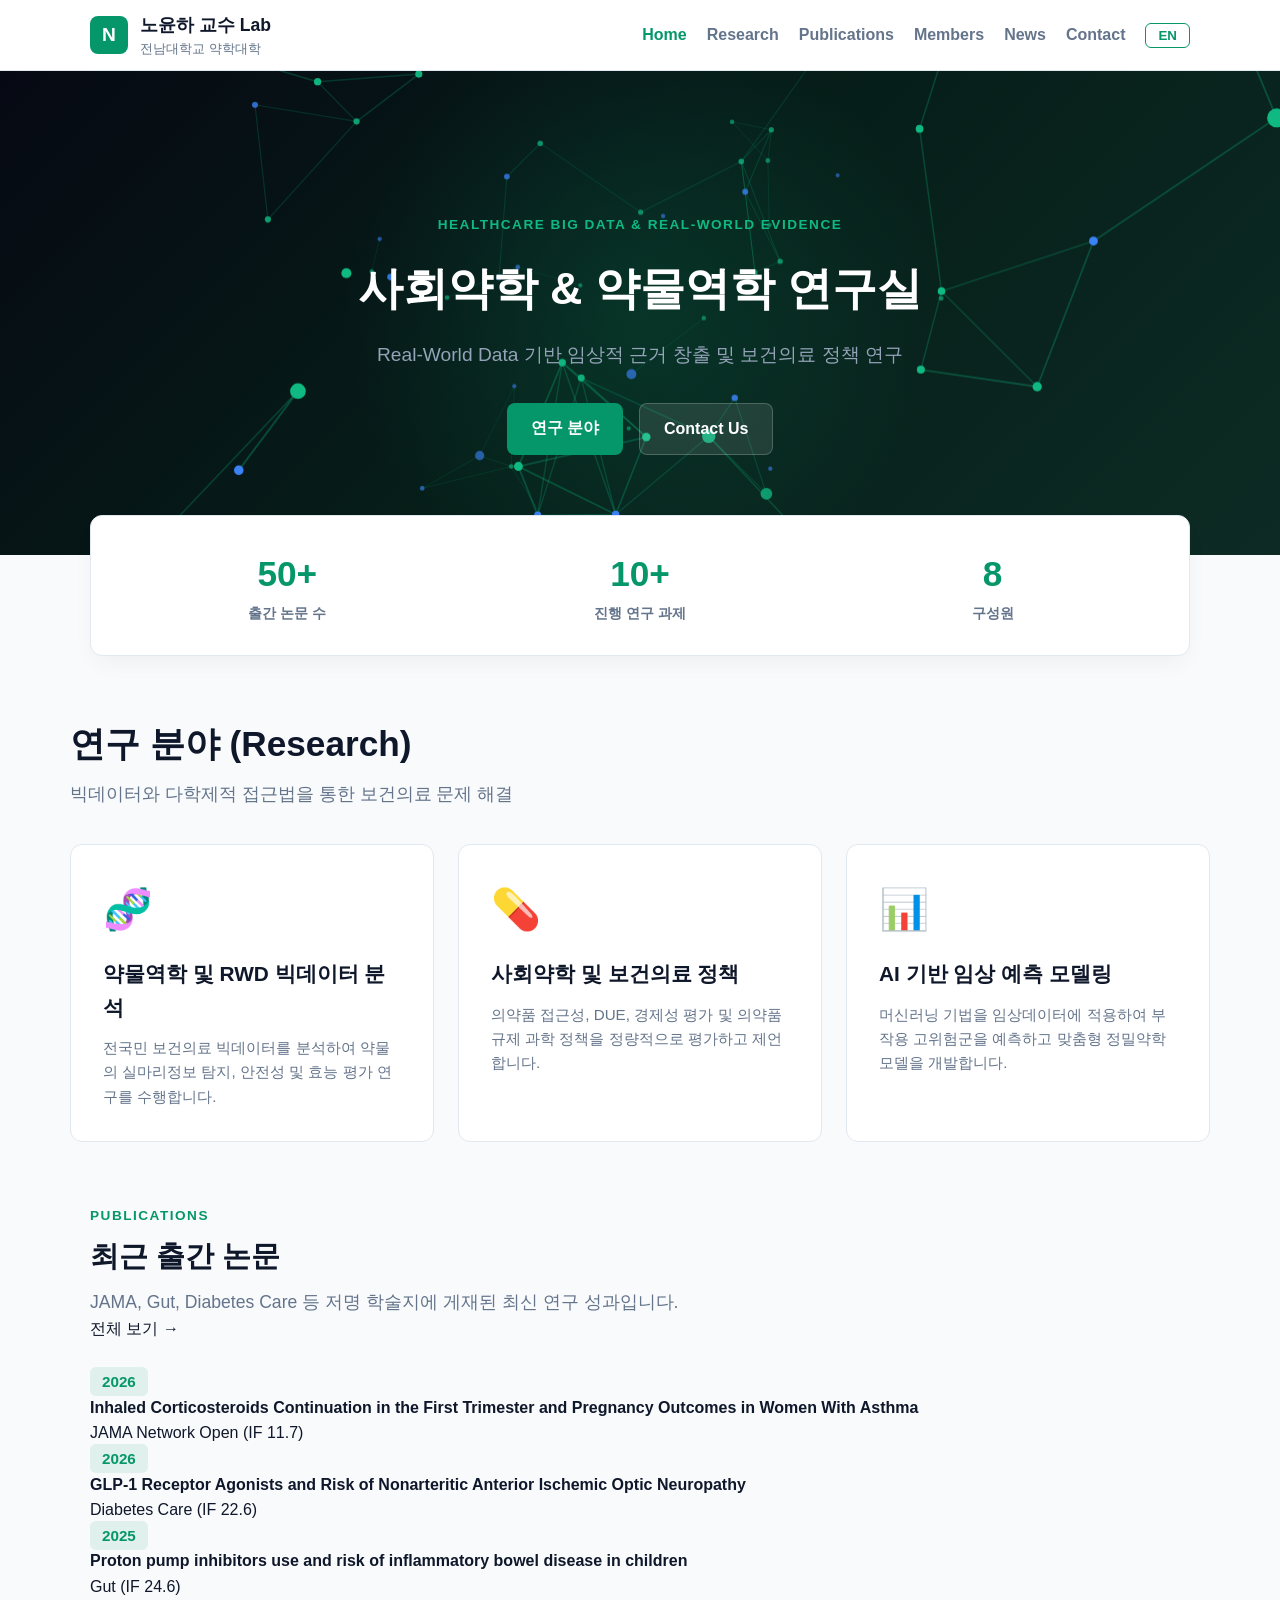
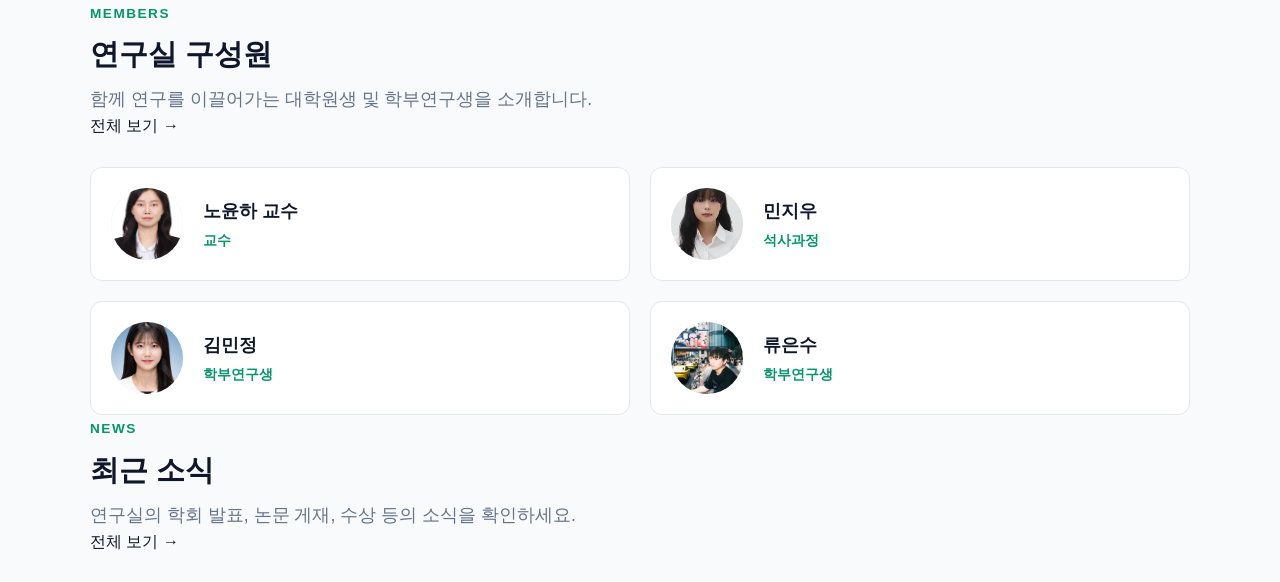
==== index.html @ 4aa8270d "Initial commit" ====
<!DOCTYPE html>
<html lang="ko">
<head>
  <meta charset="UTF-8">
  <meta name="viewport" content="width=device-width, initial-scale=1.0">
  <title data-i18n="site_title">Social Pharmacy & Pharmacoepidemiology Lab</title>
  <link rel="stylesheet" href="css/style.css">
</head>
<body>
  <header class="site-header">
    <div class="container header-inner">
      <a class="brand" href="index.html">
        <span class="brand-mark">N</span>
        <span class="brand-text">
          <span class="brand-name" data-i18n="brand_name">노윤하 교수 Lab</span>
          <span class="brand-affil" data-i18n="brand_affil">전남대학교 약학대학</span>
        </span>
      </a>
      <nav class="site-nav">
        <a href="index.html" class="active" data-i18n="nav_home">Home</a>
        <a href="research.html" data-i18n="nav_research">Research</a>
        <a href="publications.html" data-i18n="nav_publications">Publications</a>
        <a href="members.html" data-i18n="nav_members">Members</a>
        <a href="news.html" data-i18n="nav_news">News</a>
        <a href="contact.html" data-i18n="nav_contact">Contact</a>
        <button id="lang-toggle-btn" class="lang-btn">EN</button>
      </nav>
    </div>
  </header>

  <main>
    <!-- 전면 3D 배경 배너 -->
    <section class="hero" id="hero-bg">
      <div class="container hero-inner">
        <span class="tagline" data-i18n="hero_tagline">HEALTHCARE BIG DATA & REAL-WORLD EVIDENCE</span>
        <h1 data-i18n="hero_title">사회약학 & 약물역학 연구실</h1>
        <p class="subtitle" data-i18n="hero_sub">Real-World Data 기반 임상적 근거 창출 및 보건의료 정책 연구</p>
        <div class="hero-cta">
          <a class="btn btn-primary" href="research.html" data-i18n="hero_btn1">연구 분야</a>
          <a class="btn btn-secondary" href="contact.html" data-i18n="hero_btn2">Contact Us</a>
        </div>
      </div>
    </section>

    <!-- 요약 통계 카드 -->
    <div class="container">
      <div class="stats-grid">
        <div><div class="stat-num">50+</div><div class="stat-label" data-i18n="stat_1">출간 논문 수</div></div>
        <div><div class="stat-num">10+</div><div class="stat-label" data-i18n="stat_2">진행 연구 과제</div></div>
        <div><div class="stat-num">8</div><div class="stat-label" data-i18n="stat_3">구성원</div></div>
      </div>
    </div>

    <!-- 1. 핵심 연구 분야 요약 -->
    <section class="container section">
      <h2 class="page-title" data-i18n="res_title">연구 분야 (Research)</h2>
      <p class="section-desc" data-i18n="res_sub">빅데이터와 다학제적 접근법을 통한 보건의료 문제 해결</p>

      <div class="research-grid">
        <div class="research-card">
          <div class="card-icon">🧬</div>
          <h3 data-i18n="res_c1_t">약물역학 및 RWD 빅데이터 분석</h3>
          <p data-i18n="res_c1_d">전국민 보건의료 빅데이터를 분석하여 약물의 실마리정보 탐지, 안전성 및 효능 평가 연구를 수행합니다.</p>
        </div>
        <div class="research-card">
          <div class="card-icon">💊</div>
          <h3 data-i18n="res_c2_t">사회약학 및 보건의료 정책</h3>
          <p data-i18n="res_c2_d">의약품 접근성, DUE, 경제성 평가 및 의약품 규제 과학 정책을 정량적으로 평가하고 제언합니다.</p>
        </div>
        <div class="research-card">
          <div class="card-icon">📊</div>
          <h3 data-i18n="res_c3_t">AI 기반 임상 예측 모델링</h3>
          <p data-i18n="res_c3_d">머신러닝 기법을 임상데이터에 적용하여 부작용 고위험군을 예측하고 맞춤형 정밀약학 모델을 개발합니다.</p>
        </div>
      </div>
    </section>

    <!-- 2. 최근 출간 논문 미리보기 -->
    <section class="overview-section">
      <div class="container">
        <div class="section-head-row">
          <div>
            <span class="tagline" style="color:var(--primary-color);" data-i18n="home_pub_tag">Publications</span>
            <h2 class="page-title" style="font-size:1.8rem; margin-top:6px;" data-i18n="home_pub_title">최근 출간 논문</h2>
            <p class="section-desc" style="margin-bottom:0;" data-i18n="home_pub_sub">JAMA, Gut, Diabetes Care 등 저명 학술지에 게재된 최신 연구 성과입니다.</p>
          </div>
          <a class="see-all-link" href="publications.html" data-i18n="see_all">전체 보기 →</a>
        </div>

        <div class="preview-grid" style="margin-top:28px;">
          <a class="pub-preview-card" href="https://doi.org/10.1001/jamanetworkopen.2026.30781" target="_blank" rel="noopener">
            <span class="pub-year">2026</span>
            <h4>Inhaled Corticosteroids Continuation in the First Trimester and Pregnancy Outcomes in Women With Asthma</h4>
            <p>JAMA Network Open (IF 11.7)</p>
          </a>
          <a class="pub-preview-card" href="https://doi.org/10.2337/dc25-2577" target="_blank" rel="noopener">
            <span class="pub-year">2026</span>
            <h4>GLP-1 Receptor Agonists and Risk of Nonarteritic Anterior Ischemic Optic Neuropathy</h4>
            <p>Diabetes Care (IF 22.6)</p>
          </a>
          <a class="pub-preview-card" href="https://doi.org/10.1136/gutjnl-2025-337345" target="_blank" rel="noopener">
            <span class="pub-year">2025</span>
            <h4>Proton pump inhibitors use and risk of inflammatory bowel disease in children</h4>
            <p>Gut (IF 24.6)</p>
          </a>
        </div>
      </div>
    </section>

    <!-- 3. 연구실 구성원 미리보기 -->
    <section class="overview-section">
      <div class="container">
        <div class="section-head-row">
          <div>
            <span class="tagline" style="color:var(--primary-color);" data-i18n="home_member_tag">Members</span>
            <h2 class="page-title" style="font-size:1.8rem; margin-top:6px;" data-i18n="home_member_title">연구실 구성원</h2>
            <p class="section-desc" style="margin-bottom:0;" data-i18n="home_member_sub">함께 연구를 이끌어가는 대학원생 및 학부연구생을 소개합니다.</p>
          </div>
          <a class="see-all-link" href="members.html" data-i18n="see_all">전체 보기 →</a>
        </div>

        <!-- 2x2 Grid Layout 적용 -->
        <!-- 2x2 Grid Layout 적용 -->
        <div class="member-preview-grid" style="margin-top:28px;">
          <!-- 노윤하 교수 -->
          <div class="member-preview-card">
            <div class="member-photo-wrapper">
              <img class="member-photo" src="images/professor.jpg" onerror="this.onerror=null; this.src='data:image/svg+xml;utf8,<svg xmlns=\'http://www.w3.org/2000/svg\' viewBox=\'0 0 24 24\' fill=\'%23cbd5e1\'><path d=\'M12 12c2.21 0 4-1.79 4-4s-1.79-4-4-4-4 1.79-4 4 1.79 4 4 4zm0 2c-2.67 0-8 1.34-8 4v2h16v-2c0-2.66-5.33-4-8-4z\'/></svg>'" alt="노윤하 교수" data-i18n-alt="mem_prof_name">
            </div>
            <div class="member-info">
              <h4 data-i18n="mem_prof_name">노윤하 교수</h4>
              <p class="role" data-i18n="mem_prof_role">Professor</p>
            </div>
          </div>

          <!-- 민지우 -->
          <div class="member-preview-card">
            <div class="member-photo-wrapper">
              <img class="member-photo" src="images/student_mjw.jpg" onerror="this.onerror=null; this.src='data:image/svg+xml;utf8,<svg xmlns=\'http://www.w3.org/2000/svg\' viewBox=\'0 0 24 24\' fill=\'%23cbd5e1\'><path d=\'M12 12c2.21 0 4-1.79 4-4s-1.79-4-4-4-4 1.79-4 4 1.79 4 4 4zm0 2c-2.67 0-8 1.34-8 4v2h16v-2c0-2.66-5.33-4-8-4z\'/></svg>'" alt="민지우" data-i18n-alt="mem_s1_name">
            </div>
            <div class="member-info">
              <h4 data-i18n="mem_s1_name">민지우</h4>
              <p class="role" data-i18n="mem_s1_role">Master's Course</p>
            </div>
          </div>

          <!-- 김민정 -->
          <div class="member-preview-card">
            <div class="member-photo-wrapper">
              <img class="member-photo" src="images/student_kmj.jpg" onerror="this.onerror=null; this.src='data:image/svg+xml;utf8,<svg xmlns=\'http://www.w3.org/2000/svg\' viewBox=\'0 0 24 24\' fill=\'%23cbd5e1\'><path d=\'M12 12c2.21 0 4-1.79 4-4s-1.79-4-4-4-4 1.79-4 4 1.79 4 4 4zm0 2c-2.67 0-8 1.34-8 4v2h16v-2c0-2.66-5.33-4-8-4z\'/></svg>'" alt="김민정" data-i18n-alt="mem_s2_name">
            </div>
            <div class="member-info">
              <h4 data-i18n="mem_s2_name">김민정</h4>
              <p class="role" data-i18n="mem_s2_role">Bachelor's Course</p>
            </div>
          </div>

          <!-- 류은수 -->
          <div class="member-preview-card">
            <div class="member-photo-wrapper">
              <img class="member-photo" src="images/student_les.jpg" onerror="this.onerror=null; this.src='data:image/svg+xml;utf8,<svg xmlns=\'http://www.w3.org/2000/svg\' viewBox=\'0 0 24 24\' fill=\'%23cbd5e1\'><path d=\'M12 12c2.21 0 4-1.79 4-4s-1.79-4-4-4-4 1.79-4 4 1.79 4 4 4zm0 2c-2.67 0-8 1.34-8 4v2h16v-2c0-2.66-5.33-4-8-4z\'/></svg>'" alt="류은수" data-i18n-alt="mem_s3_name">
            </div>
            <div class="member-info">
              <h4 data-i18n="mem_s3_name">류은수</h4>
              <p class="role" data-i18n="mem_s3_role">Bachelor's Course</p>
            </div>
          </div>
        </div>
      </div>
    </section>

    <!-- 4. 최근 소식 미리보기 (JS 자동 연동 파트) -->
    <section class="overview-section">
      <div class="container">
        <div class="section-head-row">
          <div>
            <span class="tagline" style="color:var(--primary-color);" data-i18n="home_news_tag">News</span>
            <h2 class="page-title" style="font-size:1.8rem; margin-top:6px;" data-i18n="home_news_title">최근 소식</h2>
            <p class="section-desc" style="margin-bottom:0;" data-i18n="home_news_sub">연구실의 학회 발표, 논문 게재, 수상 등의 소식을 확인하세요.</p>
          </div>
          <a class="see-all-link" href="news.html" data-i18n="see_all">전체 보기 →</a>
        </div>

        <div class="preview-grid" id="news-preview-container" style="margin-top:28px;"></div>
      </div>
    </section>
  </main>

  <script src="js/main.js"></script>
  <script src="js/news-admin.js"></script>
  <script src="js/i18n.js"></script>
</body>
</html>
---- css/style.css ----
/* ==========================================================================
   css/style.css - 프로젝트 통합 스타일시트 (Noh Lab)
   ========================================================================== */
:root {
  --primary-color: #059669;      /* 약학/보건 테마 에메랄드 컬러 */
  --primary-light: #10b981;
  --bg-color: #f8fafc;
  --card-bg: #ffffff;
  --text-main: #0f172a;
  --text-muted: #64748b;
  --border-color: #e2e8f0;
}

* { box-sizing: border-box; margin: 0; padding: 0; }
html { scroll-behavior: smooth; }
body { font-family: -apple-system, BlinkMacSystemFont, "Segoe UI", Roboto, sans-serif; background-color: var(--bg-color); color: var(--text-main); line-height: 1.6; }
a { color: inherit; text-decoration: none; }
.container { max-width: 1140px; margin: 0 auto; padding: 0 20px; }
.section { padding: 60px 0; }
.page-title { font-size: 2.2rem; font-weight: 800; margin-bottom: 8px; color: var(--text-main); }
.section-desc { color: var(--text-muted); margin-bottom: 36px; font-size: 1.1rem; }

/* Header & Nav */
.site-header { background: rgba(255, 255, 255, 0.95); backdrop-filter: blur(8px); border-bottom: 1px solid var(--border-color); position: sticky; top: 0; z-index: 100; }
.header-inner { display: flex; justify-content: space-between; align-items: center; height: 70px; }
.brand { display: flex; align-items: center; gap: 12px; }
.brand-mark { background: var(--primary-color); color: #fff; font-weight: bold; width: 38px; height: 38px; display: flex; align-items: center; justify-content: center; border-radius: 8px; font-size: 1.2rem; }
.brand-name { font-weight: 700; font-size: 1.1rem; display: block; }
.brand-affil { font-size: 0.8rem; color: var(--text-muted); display: block; }
.site-nav { display: flex; align-items: center; gap: 20px; }
.site-nav a { font-weight: 600; color: var(--text-muted); transition: color 0.2s; }
.site-nav a:hover, .site-nav a.active { color: var(--primary-color); }

/* Language Switcher */
.lang-btn { background: transparent; border: 1.5px solid var(--primary-color); color: var(--primary-color); padding: 4px 12px; border-radius: 6px; font-weight: 700; cursor: pointer; transition: all 0.2s; }
.lang-btn:hover { background: var(--primary-color); color: #fff; }

/* Hero Banner */
.hero { 
  position: relative; 
  background: linear-gradient(135deg, #060913 0%, #061e19 50%, #0d2b24 100%); 
  color: #fff; 
  padding: 140px 0 100px 0; 
  overflow: hidden; 
  text-align: center; 
}
.hero::before {
  content: "";
  position: absolute;
  top: 50%;
  left: 50%;
  transform: translate(-50%, -50%);
  width: 600px;
  height: 600px;
  background: radial-gradient(circle, rgba(16, 185, 129, 0.15) 0%, rgba(0,0,0,0) 70%);
  pointer-events: none;
  z-index: 1;
}
.hero-inner { position: relative; z-index: 2; }
.tagline { color: var(--primary-light); font-weight: 700; letter-spacing: 1.5px; text-transform: uppercase; font-size: 0.85rem; }
.hero h1 { font-size: 2.8rem; margin: 16px 0; font-weight: 800; word-break: keep-all; }
.hero .subtitle { font-size: 1.2rem; color: #94a3b8; margin-bottom: 32px; word-break: keep-all; }
.hero-cta { display: flex; gap: 16px; justify-content: center; }
.btn { padding: 12px 24px; border-radius: 8px; font-weight: 600; cursor: pointer; border: none; display: inline-block; transition: all 0.2s; }
.btn-primary { background: var(--primary-color); color: #fff; }
.btn-primary:hover { background: var(--primary-light); }
.btn-secondary { background: rgba(255,255,255,0.1); color: #fff; border: 1px solid rgba(255,255,255,0.2); }
.btn-secondary:hover { background: rgba(255,255,255,0.2); }

/* Home Stats Summary Section */
.stats-grid { display: grid; grid-template-columns: repeat(auto-fit, minmax(200px, 1fr)); gap: 20px; background: var(--card-bg); border: 1px solid var(--border-color); border-radius: 12px; padding: 30px; margin-top: -40px; position: relative; z-index: 10; box-shadow: 0 10px 25px -5px rgba(0,0,0,0.05); text-align: center; }
.stat-num { font-size: 2.2rem; font-weight: 800; color: var(--primary-color); }
.stat-label { font-size: 0.9rem; color: var(--text-muted); font-weight: 600; }

/* Research Cards */
.research-grid { display: grid; grid-template-columns: repeat(auto-fit, minmax(320px, 1fr)); gap: 24px; }
.research-card { background: var(--card-bg); border: 1px solid var(--border-color); border-radius: 12px; padding: 32px; transition: all 0.25s; position: relative; overflow: hidden; }
.research-card::before { content: ""; position: absolute; top: 0; left: 0; width: 100%; height: 4px; background: var(--primary-color); opacity: 0; transition: opacity 0.25s; }
.research-card:hover { transform: translateY(-5px); box-shadow: 0 12px 20px -5px rgba(0,0,0,0.08); }
.research-card:hover::before { opacity: 1; }
.card-icon { font-size: 2.5rem; margin-bottom: 16px; }
.research-card h3 { font-size: 1.3rem; margin-bottom: 12px; font-weight: 700; }
.research-card p { color: var(--text-muted); font-size: 0.95rem; line-height: 1.6; }

/* Publications */
.pub-list { list-style: none; display: flex; flex-direction: column; gap: 16px; }
.pub-item { background: var(--card-bg); border: 1px solid var(--border-color); border-radius: 10px; padding: 24px; display: flex; gap: 24px; align-items: flex-start; transition: border-color 0.2s; }
.pub-item:hover { border-color: var(--primary-color); }
.pub-year { background: rgba(5, 150, 105, 0.1); color: var(--primary-color); font-weight: 800; padding: 6px 12px; border-radius: 6px; font-size: 0.95rem; }
.pub-title { font-weight: 700; font-size: 1.1rem; color: var(--text-main); text-decoration: none; display: inline-block; margin-bottom: 8px; line-height: 1.4; }
.pub-title:hover { color: var(--primary-color); text-decoration: underline; }
.pub-authors { color: var(--text-main); font-size: 0.95rem; margin-bottom: 4px; }
.pub-journal { color: var(--text-muted); font-size: 0.9rem; font-style: italic; }

/* Members Page */
.member-group { margin-bottom: 50px; }
.member-group h2 { font-size: 1.5rem; font-weight: 800; margin-bottom: 24px; border-bottom: 2px solid var(--border-color); padding-bottom: 10px; }

/* Professor PI Card */
.pi-card { display: grid; grid-template-columns: 220px 1fr; gap: 32px; background: var(--card-bg); border: 1px solid var(--border-color); border-radius: 16px; padding: 36px; box-shadow: 0 4px 6px -1px rgba(0,0,0,0.03); }
@media(max-width: 768px) { .pi-card { grid-template-columns: 1fr; } }
.pi-photo { width: 100%; height: 270px; background: #e2e8f0; border-radius: 12px; overflow: hidden; }
.pi-photo img { width: 100%; height: 100%; object-fit: cover; }
.pi-header { margin-bottom: 16px; }
.pi-name { font-size: 1.6rem; font-weight: 800; margin-bottom: 4px; }
.pi-title { color: var(--primary-color); font-weight: 700; font-size: 1rem; }
.pi-stats { display: flex; gap: 20px; margin: 16px 0; padding: 12px 0; border-top: 1px solid var(--border-color); border-bottom: 1px solid var(--border-color); }
.pi-stat-item { font-size: 0.9rem; color: var(--text-muted); }
.pi-stat-item strong { color: var(--text-main); font-size: 1rem; }
.pi-section-title { font-weight: 700; font-size: 1rem; margin: 12px 0 6px 0; color: var(--text-main); }
.pi-list { list-style: none; color: var(--text-muted); font-size: 0.92rem; }
.pi-list li { position: relative; padding-left: 14px; margin-bottom: 4px; }
.pi-list li::before { content: "•"; position: absolute; left: 0; color: var(--primary-color); font-weight: bold; }

/* Student & Alumni Grid */
.member-grid { display: grid; grid-template-columns: repeat(auto-fill, minmax(220px, 1fr)); gap: 20px; }
.member-card { background: var(--card-bg); border: 1px solid var(--border-color); border-radius: 12px; padding: 20px; text-align: center; transition: transform 0.2s; }
.member-card:hover { transform: translateY(-4px); }
.member-photo { width: 110px; height: 130px; margin: 0 auto 16px auto; background: #e2e8f0; border-radius: 10px; overflow: hidden; display: flex; align-items: center; justify-content: center; }
.member-photo img { width: 100%; height: 100%; object-fit: cover; }
.member-card h4 { font-size: 1.1rem; font-weight: 700; margin-bottom: 4px; }
.member-card .role { font-size: 0.85rem; color: var(--primary-color); font-weight: 700; margin-bottom: 8px; }
.member-card .desc { font-size: 0.85rem; color: var(--text-muted); line-height: 1.4; }

/* Home Page Member Preview Grid */
.member-preview-grid { display: grid; grid-template-columns: repeat(2, 1fr); gap: 20px; }
.member-preview-card { background: var(--card-bg); border: 1px solid var(--border-color); border-radius: 12px; padding: 20px; display: flex; align-items: center; gap: 20px; transition: transform 0.2s, border-color 0.2s; }
.member-preview-card:hover { transform: translateY(-3px); border-color: var(--primary-color); }
.member-photo-wrapper { width: 72px; height: 72px; flex-shrink: 0; border-radius: 50%; overflow: hidden; background: #e2e8f0; }
.member-photo-wrapper .member-photo { width: 100%; height: 100%; object-fit: cover; }
.member-info h4 { font-size: 1.1rem; font-weight: 700; margin-bottom: 4px; }
.member-info .role { font-size: 0.88rem; color: var(--primary-color); font-weight: 600; margin: 0; }
@media (max-width: 640px) { .member-preview-grid { grid-template-columns: 1fr; } }

/* News & Modal */
.news-header-actions { display: flex; justify-content: space-between; align-items: center; margin-bottom: 24px; }
.news-feed { display: grid; grid-template-columns: repeat(auto-fill, minmax(320px, 1fr)); gap: 24px; }
.news-card { background: var(--card-bg); border: 1px solid var(--border-color); border-radius: 12px; overflow: hidden; display: flex; flex-direction: column; }
.news-img { width: 100%; height: 180px; object-fit: cover; background: #e2e8f0; }
.news-body { padding: 20px; display: flex; flex-direction: column; flex-grow: 1; }
.news-meta { display: flex; justify-content: space-between; margin-bottom: 8px; color: var(--text-muted); font-size: 0.85rem; }
.btn-del { background: transparent; border: none; color: #ef4444; cursor: pointer; font-weight: 600; }
.news-card h3 { font-size: 1.15rem; font-weight: 700; margin-bottom: 8px; }
.news-card p { color: var(--text-muted); font-size: 0.9rem; line-height: 1.5; white-space: pre-wrap; }

.modal-backdrop { position: fixed; top: 0; left: 0; width: 100%; height: 100%; background: rgba(0,0,0,0.6); display: flex; align-items: center; justify-content: center; z-index: 1000; }
.modal-content { background: #fff; padding: 32px; border-radius: 16px; width: 100%; max-width: 500px; position: relative; }
.modal-close-x { position: absolute; top: 16px; right: 20px; background: transparent; border: none; font-size: 1.5rem; cursor: pointer; color: var(--text-muted); }
.modal-content h3 { margin-bottom: 20px; font-size: 1.3rem; font-weight: 700; }
.modal-content input, .modal-content textarea { width: 100%; padding: 10px 12px; margin-bottom: 12px; border: 1px solid var(--border-color); border-radius: 8px; font-family: inherit; }

/* Contact Page */
.contact-grid { display: grid; grid-template-columns: 1fr 1.5fr; gap: 32px; }
@media (max-width: 768px) { .contact-grid { grid-template-columns: 1fr; } }
.contact-info-card { background: var(--card-bg); border: 1px solid var(--border-color); border-radius: 16px; padding: 32px; display: flex; flex-direction: column; gap: 20px; }
.info-item h4 { font-size: 0.9rem; color: var(--primary-color); text-transform: uppercase; letter-spacing: 0.5px; margin-bottom: 4px; }
.info-item p { font-size: 1.05rem; font-weight: 600; }
#map { width: 100%; height: 400px; border-radius: 16px; border: 1px solid var(--border-color); }

/* ==========================================================================
   Research Network Diagram
   ========================================================================== */

.diagram-wrap {
  width: 100%;
  max-width: 980px;
  margin: 2.2rem auto 3.8rem;
  padding: 18px;
  position: relative;
  overflow: hidden;
  border: 1px solid rgba(5, 150, 105, 0.24);
  border-radius: 26px;
  background:
    radial-gradient(circle at 50% 45%, rgba(16, 185, 129, 0.08), transparent 42%),
    #f8fffb;
  box-shadow:
    0 24px 60px rgba(5, 150, 105, 0.10),
    0 4px 14px rgba(15, 23, 42, 0.04);
  isolation: isolate;
}

.diagram-wrap::before,
.diagram-wrap::after {
  content: "";
  position: absolute;
  pointer-events: none;
  border-radius: 50%;
}

.diagram-wrap::before {
  width: 420px;
  height: 420px;
  top: -220px;
  left: -160px;
  background: radial-gradient(
    circle,
    rgba(52, 211, 153, 0.12),
    transparent 68%
  );
  animation: ambientFloat 9s ease-in-out infinite alternate;
}

/* 마우스 위치를 따라가는 은은한 인터랙션 라이트 */
.diagram-wrap::after {
  width: 100%;
  height: 100%;
  inset: 0;
  border-radius: 0;
  background: radial-gradient(
    260px circle at var(--spot-x, 50%) var(--spot-y, 50%),
    rgba(16, 185, 129, 0.16),
    rgba(16, 185, 129, 0.045) 42%,
    transparent 72%
  );
  opacity: 0;
  transition: opacity 0.35s ease;
  z-index: 1;
}

.diagram-wrap.mouse-active::after {
  opacity: 1;
}

/*
  중요:
  SVG 전체에 filter를 적용하지 않는다.
  SVG 전체에 drop-shadow를 걸면 내부 텍스트까지 흐려질 수 있다.
*/
.diagram-wrap.mouse-active .research-network-svg {
  filter: none;
}

.diagram-caption {
  position: absolute;
  z-index: 4;
  top: 18px;
  left: 26px;
  display: flex;
  align-items: center;
  gap: 8px;
  color: #047857;
  font-size: 0.68rem;
  font-weight: 800;
  letter-spacing: 1.8px;
  user-select: none;
}

.diagram-caption small {
  margin-left: 5px;
  color: #94a3b8;
  font-size: 0.64rem;
  font-weight: 600;
  letter-spacing: 0.2px;
}

.network-live-dot {
  width: 7px;
  height: 7px;
  border-radius: 50%;
  background: #10b981;
  animation: livePulse 1.8s ease-in-out infinite;
}

.research-network-svg {
  display: block;
  width: 100%;
  height: auto;
  position: relative;
  z-index: 2;
  overflow: visible;

  /* 텍스트 선명도 유지 */
  filter: none;
}

/* ==========================================================================
   Organic connection network
   ========================================================================== */

.network-links {
  opacity: 0.9;
}

.network-link {
  stroke: url(#line-grad);
  stroke-width: 1.8;
  stroke-dasharray: 2 9;
  animation: dashFlow 20s linear infinite;
  transition:
    stroke-width 0.35s ease,
    opacity 0.35s ease;
}

.network-link:nth-child(even) {
  animation-duration: 24s;
  stroke: url(#line-grad-alt);
}

.network-link-soft {
  stroke-width: 1.1;
  stroke-dasharray: 1 8;
  opacity: 0.48;
  animation-duration: 28s;
}

.network-link.is-highlighted {
  stroke-width: 3.2;
  opacity: 0.92;
}

/* 활성 노드가 있을 때 다른 연결선만 약하게 */
.has-active-node .network-link:not(.is-highlighted) {
  opacity: 0.16;
}

/* ==========================================================================
   Moving signal dots
   ========================================================================== */

.signal {
  fill: #10b981;
  filter: url(#soft-glow);
  opacity: 0.68;
}

/* ==========================================================================
   Central core
   ========================================================================== */

.network-core {
  cursor: default;
  transform: translate(var(--mx, 0px), var(--my, 0px));
  transition: transform 0.45s cubic-bezier(.2, .8, .2, 1);
}

.core-halo {
  fill: none;
  stroke: #10b981;
  pointer-events: none;
}

.core-halo-1 {
  stroke-width: 1.4;
  stroke-dasharray: 2 11;
  opacity: 0.32;
  animation: coreHalo 3.8s ease-in-out infinite;
}

.core-halo-2 {
  stroke-width: 1;
  stroke-dasharray: 7 13;
  opacity: 0.25;
  animation: coreHalo 5.2s ease-in-out infinite reverse;
}

.core-orbit {
  fill: none;
  stroke: #059669;
  stroke-width: 1.2;
  opacity: 0.6;
  transform-box: fill-box;
  transform-origin: center;
}

.orbit-one {
  stroke-dasharray: 4 9;
  animation: spin 24s linear infinite;
}

.orbit-two {
  stroke: #06b6d4;
  stroke-dasharray: 2 14;
  opacity: 0.45;
  animation: spinReverse 30s linear infinite;
}

.core-node {
  fill: url(#core-grad);
  stroke: rgba(255, 255, 255, 0.8);
  stroke-width: 2;
}

.core-highlight {
  fill: rgba(255, 255, 255, 0.28);
}

.core-title,
.core-sub {
  text-anchor: middle;
  pointer-events: none;
  stroke: none !important;
}

.core-title {
  fill: #fff;
  font-size: 15px;
  font-weight: 900;
  letter-spacing: 1.8px;
}

.core-sub {
  fill: #a7f3d0;
  font-size: 7.5px;
  font-weight: 800;
  letter-spacing: 0.5px;
}

/* ==========================================================================
   Topic nodes
   ========================================================================== */

.network-topic {
  cursor: pointer;
  outline: none;
}

.topic-node {
  transform: translate(var(--mx, 0px), var(--my, 0px)) scale(1.07);
  transform-box: fill-box;
  transform-origin: center;
  animation: organicFloat 10s ease-in-out infinite;
  transition: transform 0.45s cubic-bezier(.2, .8, .2, 1);

  filter: none;
}

.topic-02 .topic-node {
  animation-duration: 12s;
  animation-delay: -2s;
}

.topic-03 .topic-node {
  animation-duration: 9.8s;
  animation-delay: -3.2s;
}

.topic-04 .topic-node {
  animation-duration: 13s;
  animation-delay: -1.1s;
}

.topic-card {
  fill: rgba(255, 255, 255, 0.93);
  stroke: rgba(16, 185, 129, 0.34);
  stroke-width: 1.4;

  transition:
    fill 0.3s ease,
    stroke 0.3s ease,
    stroke-width 0.3s ease;
}

.topic-index {
  fill: #ecfdf5;
  stroke: #10b981;
  stroke-width: 1.8;
  transition:
    fill 0.3s ease,
    stroke 0.3s ease;
}

.index-text {
  text-anchor: middle;
  fill: #047857;
  font-size: 11px;
  font-weight: 800;
  letter-spacing: 0.5px;
  stroke: none !important;
}

.topic-title {
  fill: #0f172a;
  font-size: 12.5px;
  font-weight: 700;
  stroke: none !important;
  transition: fill 0.3s ease;
}

.topic-subtitle {
  fill: #64748b;
  font-size: 8.2px;
  font-weight: 700;
  letter-spacing: 0.5px;
  stroke: none !important;
}

.card-line {
  stroke: #d1fae5;
  stroke-width: 1;
}

.topic-hint {
  fill: #94a3b8;
  font-size: 7px;
  font-weight: 700;
  letter-spacing: 0.8px;
  stroke: none !important;
}

.topic-orbit {
  fill: none;
  stroke: #10b981;
  stroke-width: 1;
  stroke-dasharray: 2 8;
  opacity: 0.35;
  transform-box: fill-box;
  transform-origin: center;
  animation: spin 20s linear infinite;
}

.node-pulse {
  fill: #10b981;
  opacity: 0.05;
  transform-box: fill-box;
  transform-origin: center;
  animation: nodePulse 2.8s ease-in-out infinite;
}

/* ==========================================================================
   Hover interaction
   ========================================================================== */

.network-topic:hover .topic-node,
.network-topic:focus-visible .topic-node,
.network-topic.is-active .topic-node {
  animation-play-state: paused;

  transform: translate(var(--mx, 0px), var(--my, 0px)) scale(1.07);

  filter: none;
}

/* 카드 자체만 강조 */
.network-topic:hover .topic-card,
.network-topic:focus-visible .topic-card,
.network-topic.is-active .topic-card {
  fill: #ffffff;
  stroke: #059669;
  stroke-width: 2;

  /*
    card-shadow 제거
    → SVG 텍스트 선명도 유지
  */
  filter: none;
}

/* 마우스가 닿았다는 느낌은 테두리 변화와 확대만 사용 */
.network-topic:hover .topic-hint,
.network-topic:focus-visible .topic-hint {
  fill: #15803d;
  stroke: none !important;
}

.network-topic:hover .topic-index,
.network-topic:focus-visible .topic-index,
.network-topic.is-active .topic-index {
  fill: #10b981;
}

.network-topic:hover .index-text,
.network-topic:focus-visible .index-text,
.network-topic.is-active .index-text {
  fill: #ffffff;
  stroke: #ffffff;
  stroke-width: 0.2;
}

.network-topic:hover .topic-title,
.network-topic:focus-visible .topic-title,
.network-topic.is-active .topic-title {
  fill: #064e3b;
  stroke: none !important;
  filter: none !important;
  text-shadow: none !important;
}

.network-topic:hover .topic-subtitle,
.network-topic:focus-visible .topic-subtitle,
.network-topic.is-active .topic-subtitle {
  fill: #047857;
  stroke: none !important;
}

.has-active-node .network-topic.is-dimmed {
  opacity: 0.58;
  transition: opacity 0.3s ease;
}

.has-active-node .network-core {
  opacity: 0.72;
}

/* ==========================================================================
   English text adjustment
   ========================================================================== */

/*
  영어 텍스트가 줄어들지 않고 카드 박스 안에서 또렷하게 보이도록
  글자 크기를 강제로 줄이는 대신 자간과 굵기만 깔끔하게 맞춥니다.
*/

html[lang="en"] .topic-title {
  font-size: 12px;
  letter-spacing: -0.2px;
  font-weight: 700;
  stroke: none !important;
}

html[lang="en"] .topic-subtitle {
  font-size: 8.2px;
  letter-spacing: 0.2px;
  stroke: none !important;
}

html[lang="en"] .topic-hint {
  font-size: 7px;
  letter-spacing: 0.4px;
  stroke: none !important;
}

/* ==========================================================================
   Small molecular nodes
   ========================================================================== */

.micro-nodes circle {
  fill: #d1fae5;
  stroke: #10b981;
  stroke-width: 1.5;
  animation: microBlink 3s ease-in-out infinite;
}

.micro-nodes circle:nth-child(2n) {
  animation-delay: -1.2s;
}

.micro-nodes circle:nth-child(3n) {
  animation-delay: -2.1s;
}

.network-particles circle {
  fill: #10b981;
  opacity: 0.32;
  animation: particleDrift 8s ease-in-out infinite alternate;
}

.network-particles circle:nth-child(2n) {
  animation-delay: -2s;
  animation-duration: 11s;
}

/* ==========================================================================
   연구 주제 상세 카드 (Topic Details) 및 애니메이션
   ========================================================================== */
.topic-details-container {
  display: flex;
  flex-direction: column;
  gap: 24px;
  margin-top: 20px;
}

.topic-detail {
  padding: 1.8rem;
  background-color: var(--card-bg);
  border: 1px solid var(--border-color);
  border-radius: 16px;
  box-shadow: 0 4px 12px rgba(0, 0, 0, 0.03);
  scroll-margin-top: 105px; /* 부드러운 클릭 이동 + sticky header 여백 */
  transition: transform 0.3s cubic-bezier(0.25, 0.8, 0.25, 1),
              box-shadow 0.3s cubic-bezier(0.25, 0.8, 0.25, 1),
              border-color 0.3s ease;
  will-change: transform, box-shadow;
}

.topic-detail:hover {
  transform: translateY(-6px);
  border-color: var(--primary-light);
  box-shadow: 0 12px 28px rgba(5, 150, 105, 0.12);
}

.topic-detail-head {
  display: flex;
  align-items: center;
  gap: 12px;
  margin-bottom: 1rem;
}

.topic-detail-head h3 {
  font-size: 1.25rem;
  font-weight: 700;
  color: var(--text-main);
  margin: 0;
}

.topic-badge-num {
  font-family: monospace, sans-serif;
  font-size: 0.9rem;
  font-weight: 800;
  color: var(--primary-color);
  background-color: rgba(5, 150, 105, 0.1);
  border: 1px solid rgba(5, 150, 105, 0.3);
  padding: 4px 10px;
  border-radius: 6px;
}

.topic-detail-icon {
  display: inline-block;
  transition: transform 0.3s ease;
}

.topic-detail:hover .topic-detail-icon {
  transform: scale(1.15) rotate(-5deg);
}

.topic-keywords {
  display: flex;
  flex-wrap: wrap;
  gap: 8px;
  margin-top: 16px;
}

.topic-keywords span {
  background: #f1f5f9;
  color: #475569;
  font-size: 0.82rem;
  font-weight: 600;
  padding: 4px 12px;
  border-radius: 20px;
  display: inline-block;
  transition: background-color 0.2s ease, color 0.2s ease, transform 0.2s ease;
}

.topic-keywords span:hover {
  background-color: var(--primary-color);
  color: #ffffff;
  transform: translateY(-2px);
}

/* 프로필 버튼 */
.profile-links { display: inline-flex; gap: 8px; margin-left: 6px; vertical-align: middle; }
.profile-btn {
  display: inline-block;
  padding: 3px 10px;
  font-size: 0.82rem;
  font-weight: 600;
  color: #334155;
  background-color: #f8fafc;
  border: 1px solid #cbd5e1;
  border-radius: 6px;
  text-decoration: none;
  transition: all 0.2s ease;
}
.profile-btn:hover {
  background-color: var(--text-main);
  color: #ffffff;
  border-color: var(--text-main);
  box-shadow: 0 2px 4px rgba(0, 0, 0, 0.08);
}
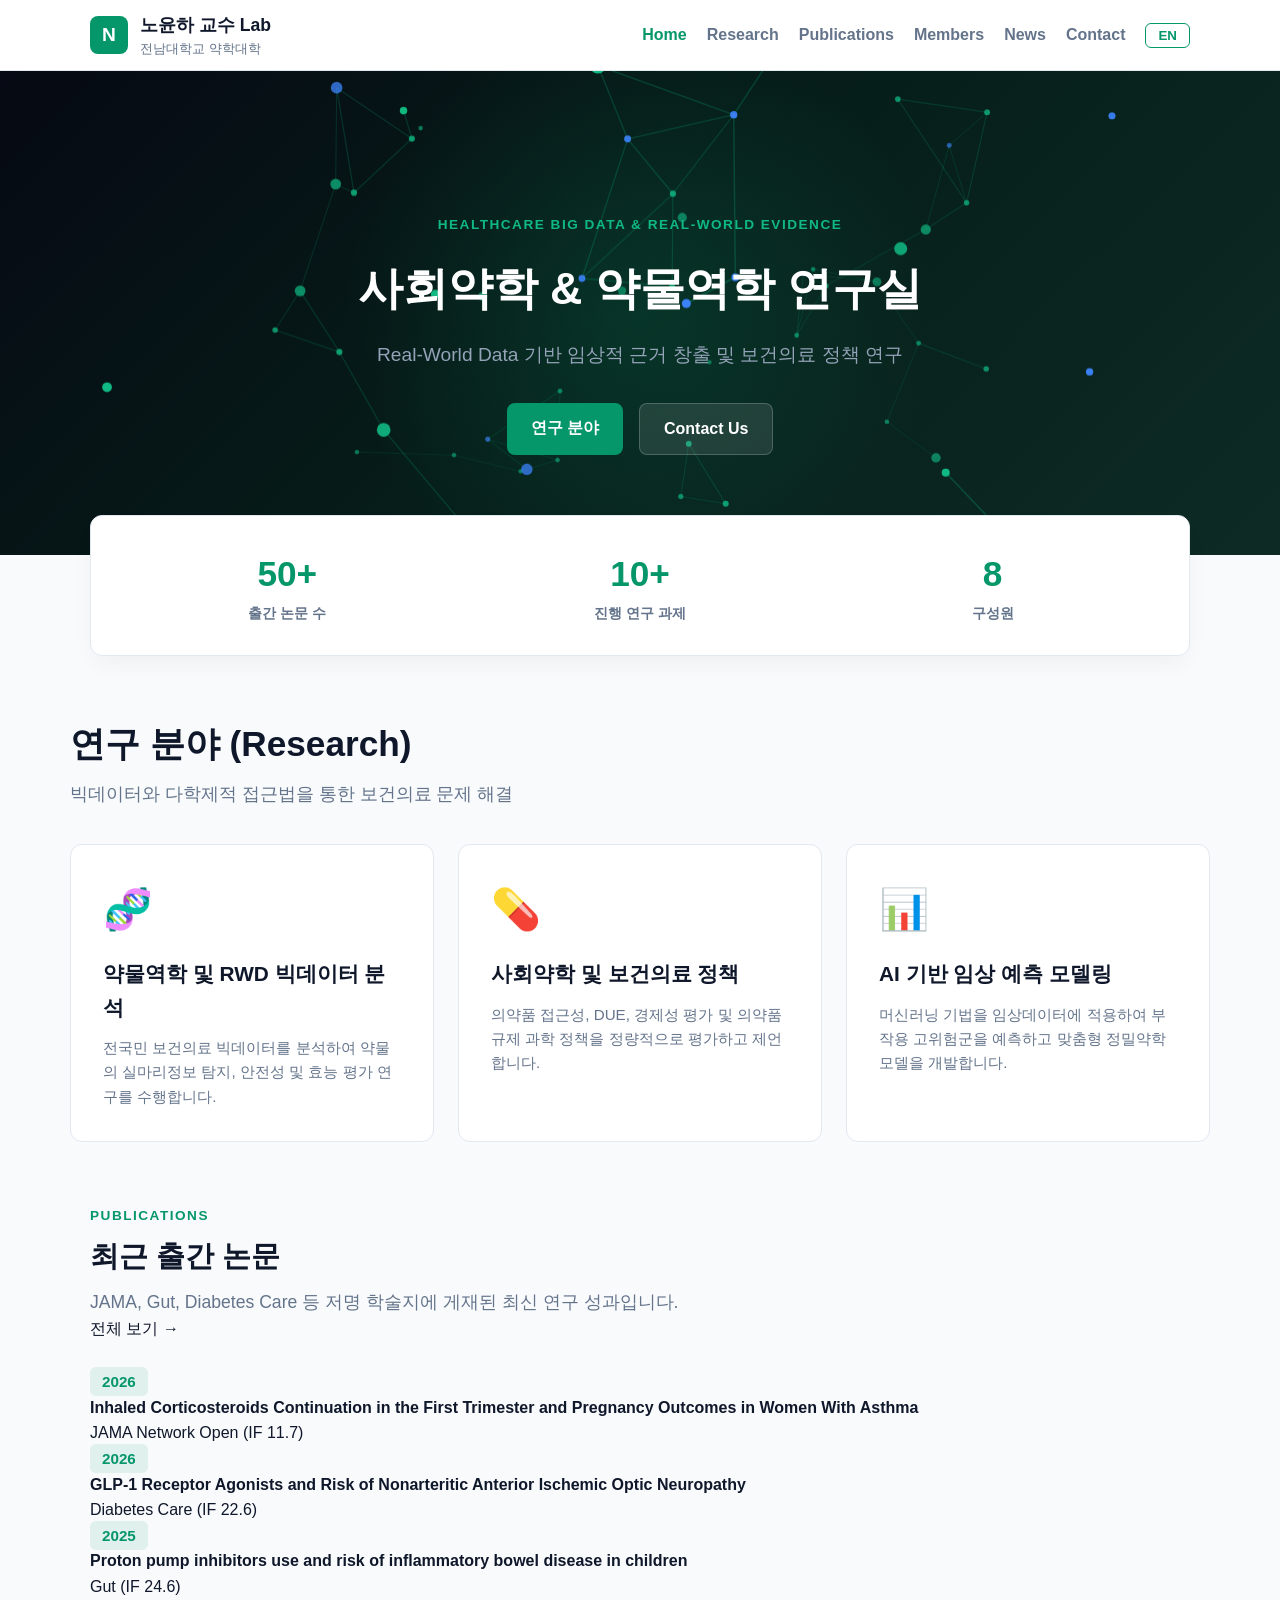
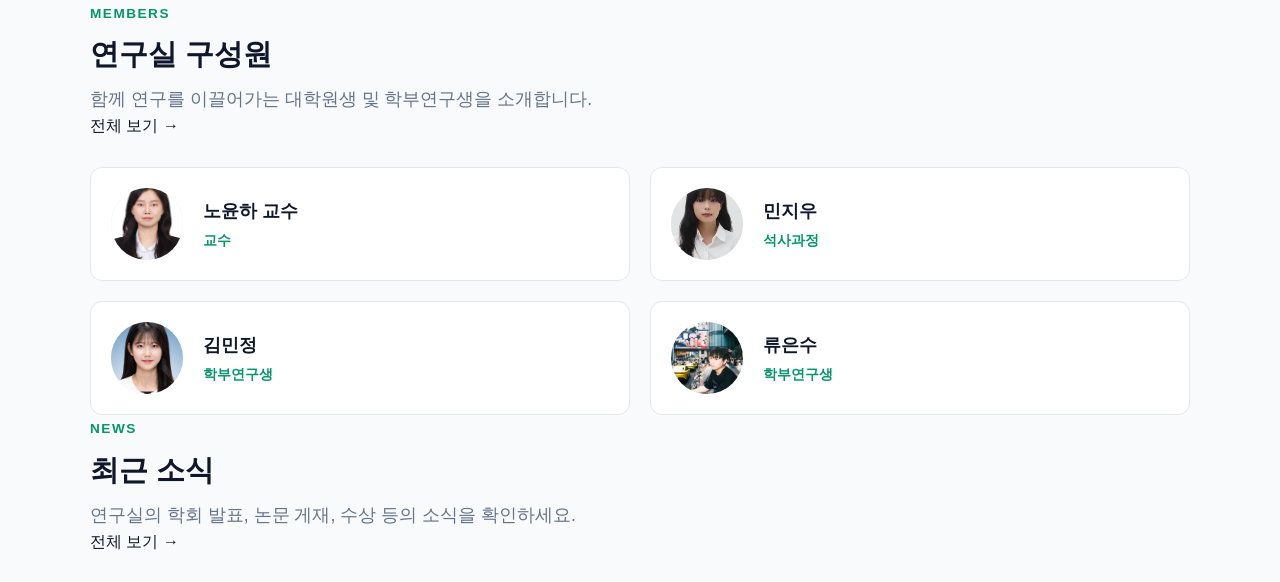
==== commit 0a7fe18e: "Initial commit" ====
--- a/index.html
+++ b/index.html
@@ -3,13 +3,22 @@
 <head>
   <meta charset="UTF-8">
   <meta name="viewport" content="width=device-width, initial-scale=1.0">
+  <meta charset="UTF-8">
+  <!-- 1. 구글 검색 노출을 위한 제목과 설명 (필수) -->
+  <title>노윤하 교수 연구실 | 사회약학 & 약물역학 연구실</title>
+  <meta name="description" content="전남대학교 약학대학 노윤하 교수 연구실(사회약학 & 약물역학 연구실) 공식 홈페이지입니다. 보건의료 빅데이터 분석, Real-World Evidence(RWE), 약물 안전성 및 보건의료 정책 연구를 수행합니다.">
+  <meta name="keywords" content="노윤하, 노윤하 교수, 전남대학교 약학대학, 사회약학, 약물역학, RWD, RWE, 보건의료 빅데이터">
+
+  <!-- 2. 구글 서치 콘솔에서 복사한 인증 태그 -->
+  <meta name="google-site-verification" content="fO2iC1Ak4Dqqgbn_Cw4BAH_fTTFtaWDQc3sM4y-HSIg" />
+  
   <title data-i18n="site_title">Social Pharmacy & Pharmacoepidemiology Lab</title>
   <link rel="stylesheet" href="css/style.css">
 </head>
 <body>
   <header class="site-header">
     <div class="container header-inner">
-      <a class="brand" href="index.html">
+      <a class="brand" href="index">
         <span class="brand-mark">N</span>
         <span class="brand-text">
           <span class="brand-name" data-i18n="brand_name">노윤하 교수 Lab</span>
@@ -17,12 +26,12 @@
         </span>
       </a>
       <nav class="site-nav">
-        <a href="index.html" class="active" data-i18n="nav_home">Home</a>
-        <a href="research.html" data-i18n="nav_research">Research</a>
-        <a href="publications.html" data-i18n="nav_publications">Publications</a>
-        <a href="members.html" data-i18n="nav_members">Members</a>
-        <a href="news.html" data-i18n="nav_news">News</a>
-        <a href="contact.html" data-i18n="nav_contact">Contact</a>
+        <a href="index" class="active" data-i18n="nav_home">Home</a>
+        <a href="research" data-i18n="nav_research">Research</a>
+        <a href="publications" data-i18n="nav_publications">Publications</a>
+        <a href="members" data-i18n="nav_members">Members</a>
+        <a href="news" data-i18n="nav_news">News</a>
+        <a href="contact" data-i18n="nav_contact">Contact</a>
         <button id="lang-toggle-btn" class="lang-btn">EN</button>
       </nav>
     </div>
@@ -36,8 +45,8 @@
         <h1 data-i18n="hero_title">사회약학 & 약물역학 연구실</h1>
         <p class="subtitle" data-i18n="hero_sub">Real-World Data 기반 임상적 근거 창출 및 보건의료 정책 연구</p>
         <div class="hero-cta">
-          <a class="btn btn-primary" href="research.html" data-i18n="hero_btn1">연구 분야</a>
-          <a class="btn btn-secondary" href="contact.html" data-i18n="hero_btn2">Contact Us</a>
+          <a class="btn btn-primary" href="research" data-i18n="hero_btn1">연구 분야</a>
+          <a class="btn btn-secondary" href="contact" data-i18n="hero_btn2">Contact Us</a>
         </div>
       </div>
     </section>
@@ -84,7 +93,7 @@
             <h2 class="page-title" style="font-size:1.8rem; margin-top:6px;" data-i18n="home_pub_title">최근 출간 논문</h2>
             <p class="section-desc" style="margin-bottom:0;" data-i18n="home_pub_sub">JAMA, Gut, Diabetes Care 등 저명 학술지에 게재된 최신 연구 성과입니다.</p>
           </div>
-          <a class="see-all-link" href="publications.html" data-i18n="see_all">전체 보기 →</a>
+          <a class="see-all-link" href="publications" data-i18n="see_all">전체 보기 →</a>
         </div>
 
         <div class="preview-grid" style="margin-top:28px;">
@@ -116,7 +125,7 @@
             <h2 class="page-title" style="font-size:1.8rem; margin-top:6px;" data-i18n="home_member_title">연구실 구성원</h2>
             <p class="section-desc" style="margin-bottom:0;" data-i18n="home_member_sub">함께 연구를 이끌어가는 대학원생 및 학부연구생을 소개합니다.</p>
           </div>
-          <a class="see-all-link" href="members.html" data-i18n="see_all">전체 보기 →</a>
+          <a class="see-all-link" href="members" data-i18n="see_all">전체 보기 →</a>
         </div>
 
         <!-- 2x2 Grid Layout 적용 -->
@@ -178,7 +187,7 @@
             <h2 class="page-title" style="font-size:1.8rem; margin-top:6px;" data-i18n="home_news_title">최근 소식</h2>
             <p class="section-desc" style="margin-bottom:0;" data-i18n="home_news_sub">연구실의 학회 발표, 논문 게재, 수상 등의 소식을 확인하세요.</p>
           </div>
-          <a class="see-all-link" href="news.html" data-i18n="see_all">전체 보기 →</a>
+          <a class="see-all-link" href="news" data-i18n="see_all">전체 보기 →</a>
         </div>
 
         <div class="preview-grid" id="news-preview-container" style="margin-top:28px;"></div>
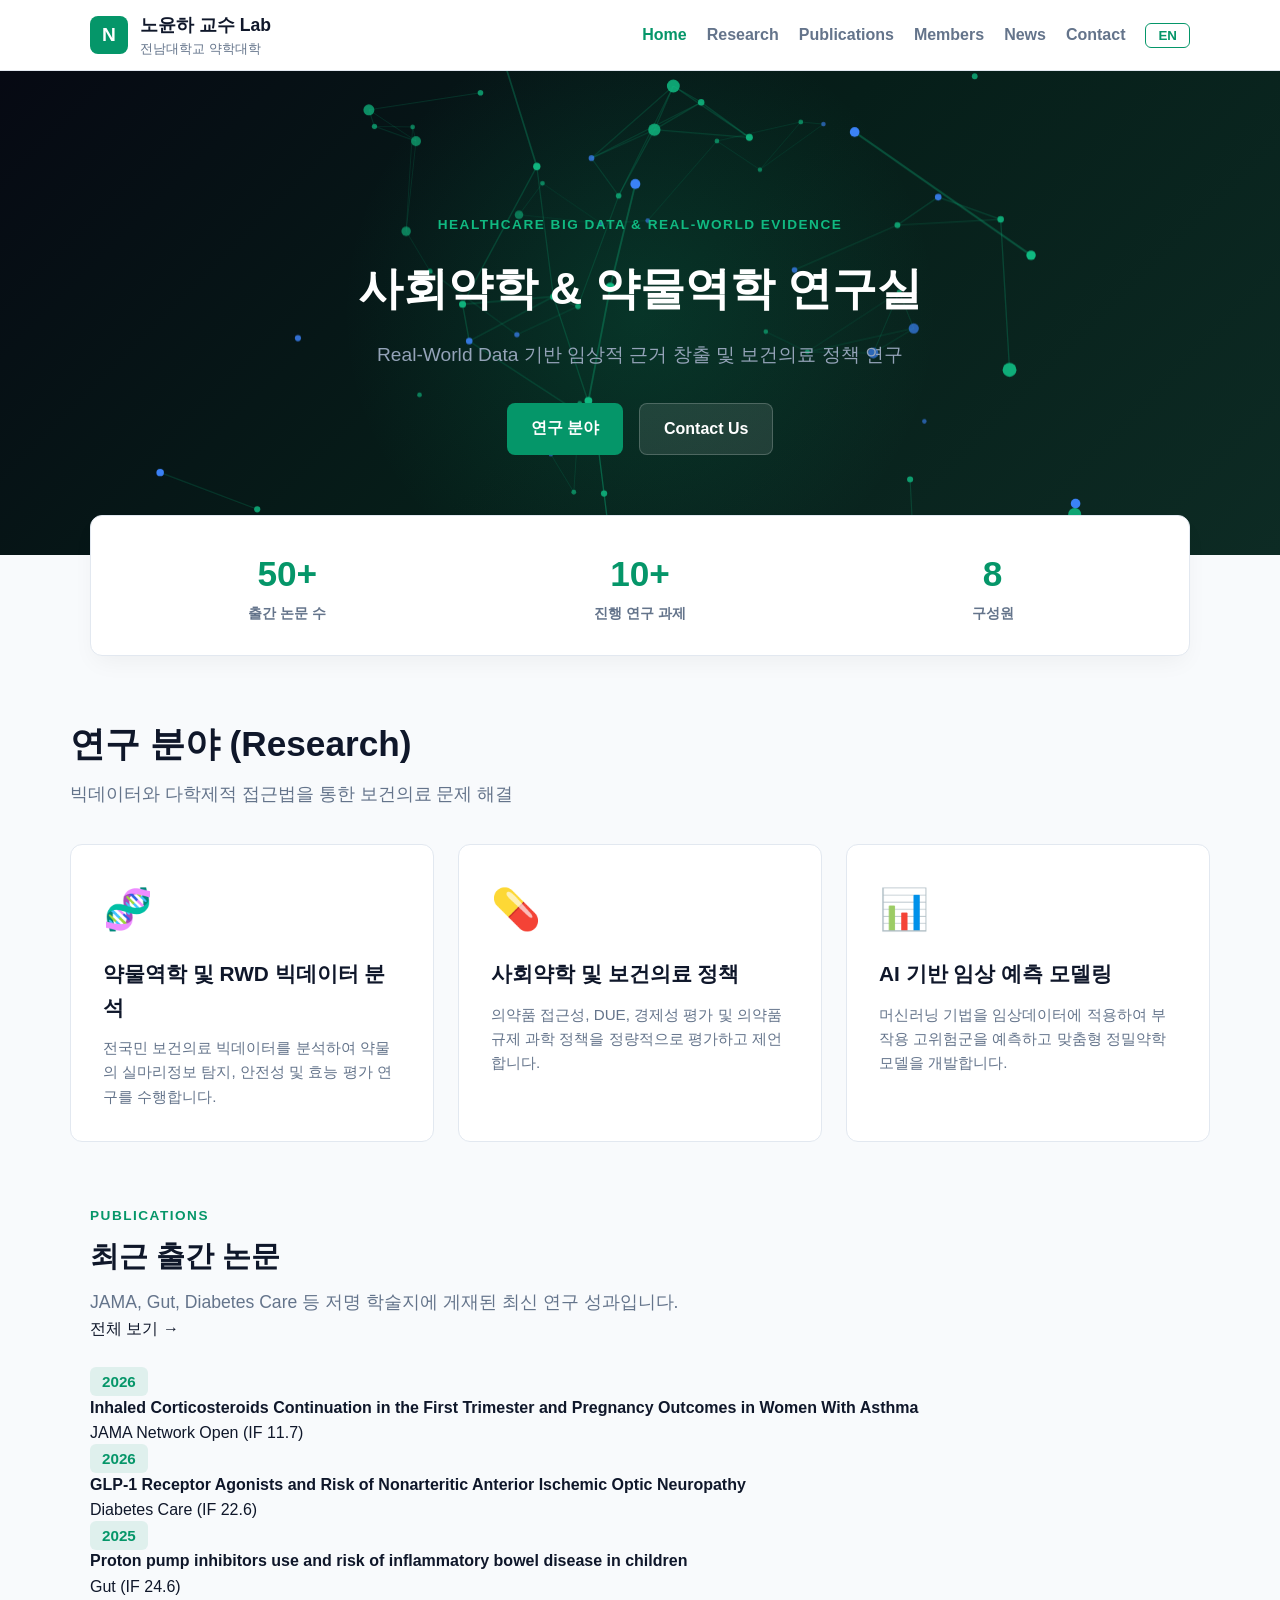
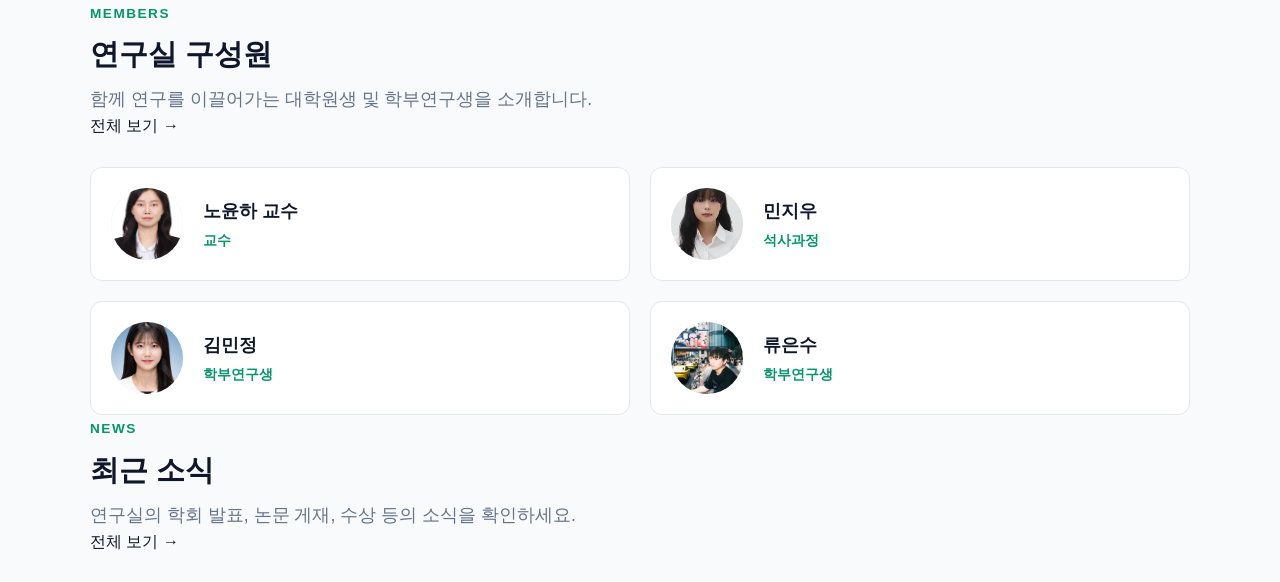
==== commit 2ec2db30: "indexing revision" ====
--- a/index.html
+++ b/index.html
@@ -11,8 +11,6 @@
 
   <!-- 2. 구글 서치 콘솔에서 복사한 인증 태그 -->
   <meta name="google-site-verification" content="fO2iC1Ak4Dqqgbn_Cw4BAH_fTTFtaWDQc3sM4y-HSIg" />
-  
-  <title data-i18n="site_title">Social Pharmacy & Pharmacoepidemiology Lab</title>
   <link rel="stylesheet" href="css/style.css">
 </head>
 <body>
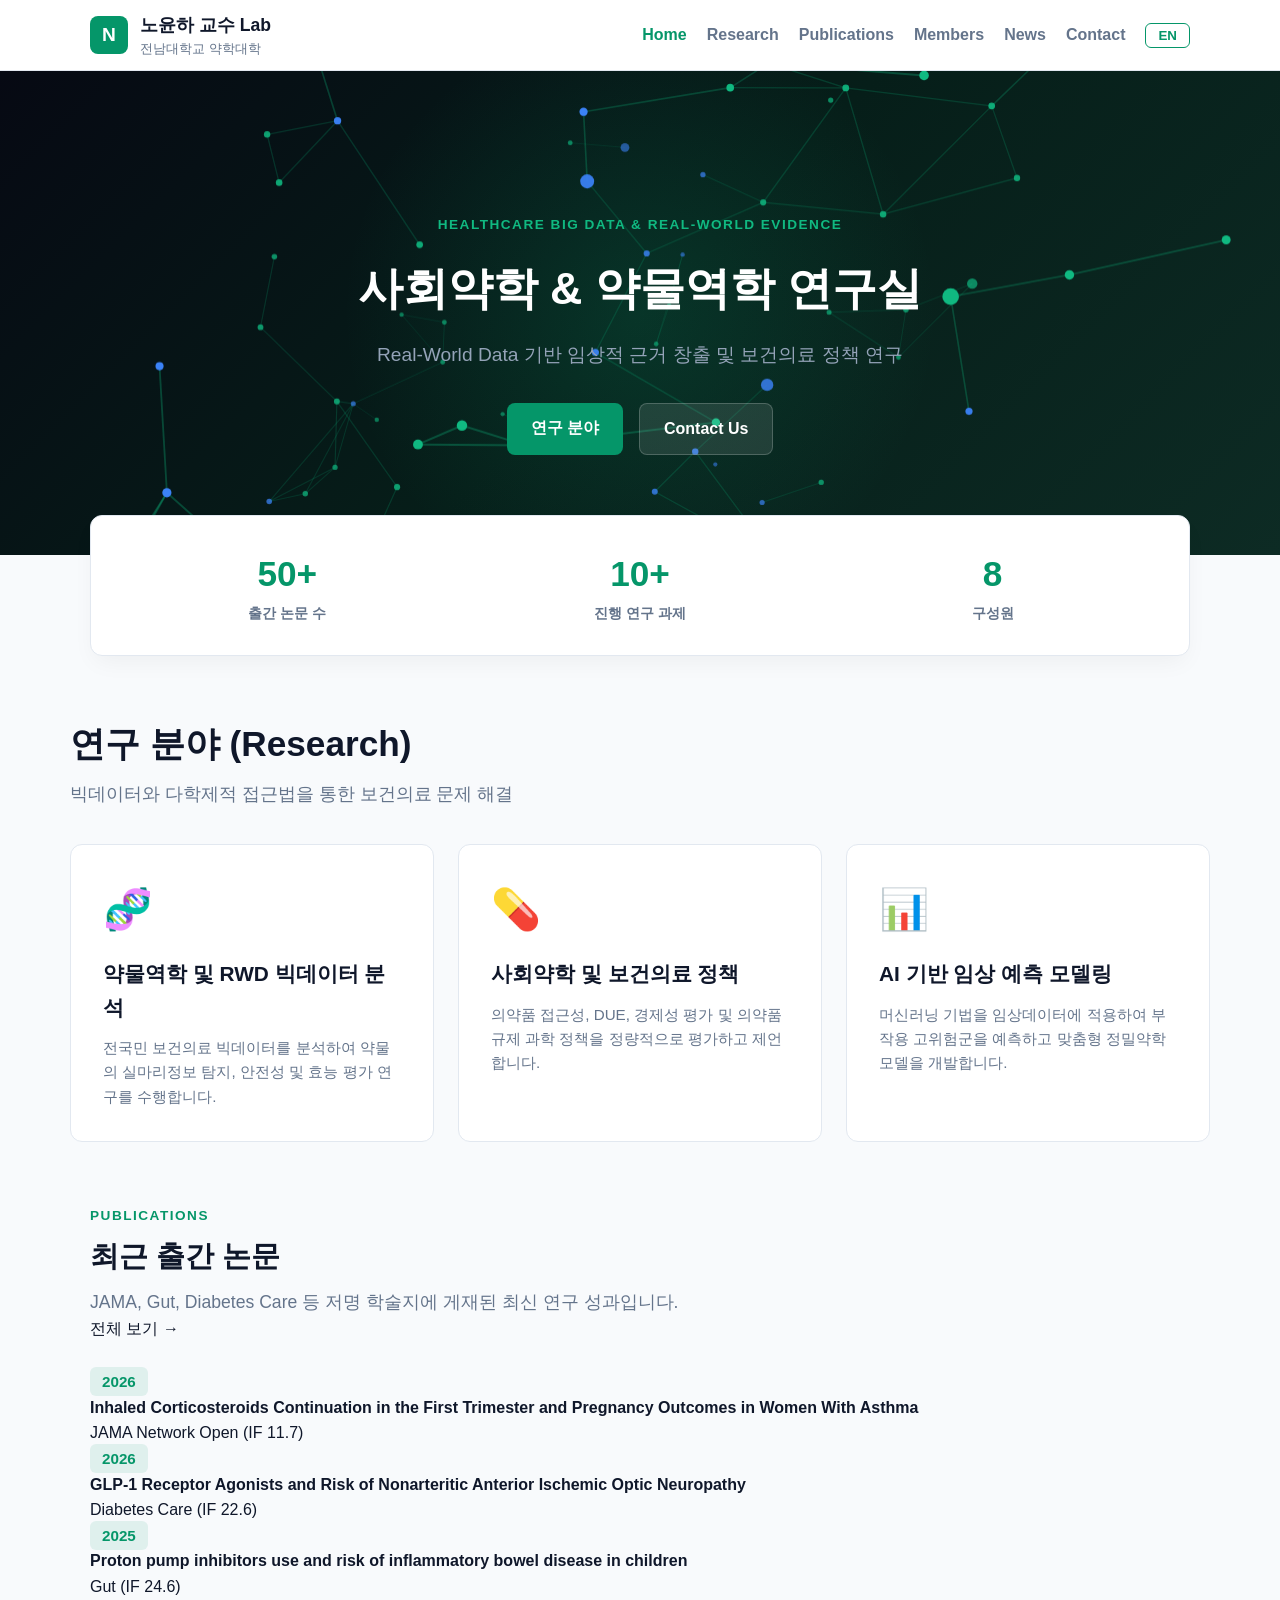
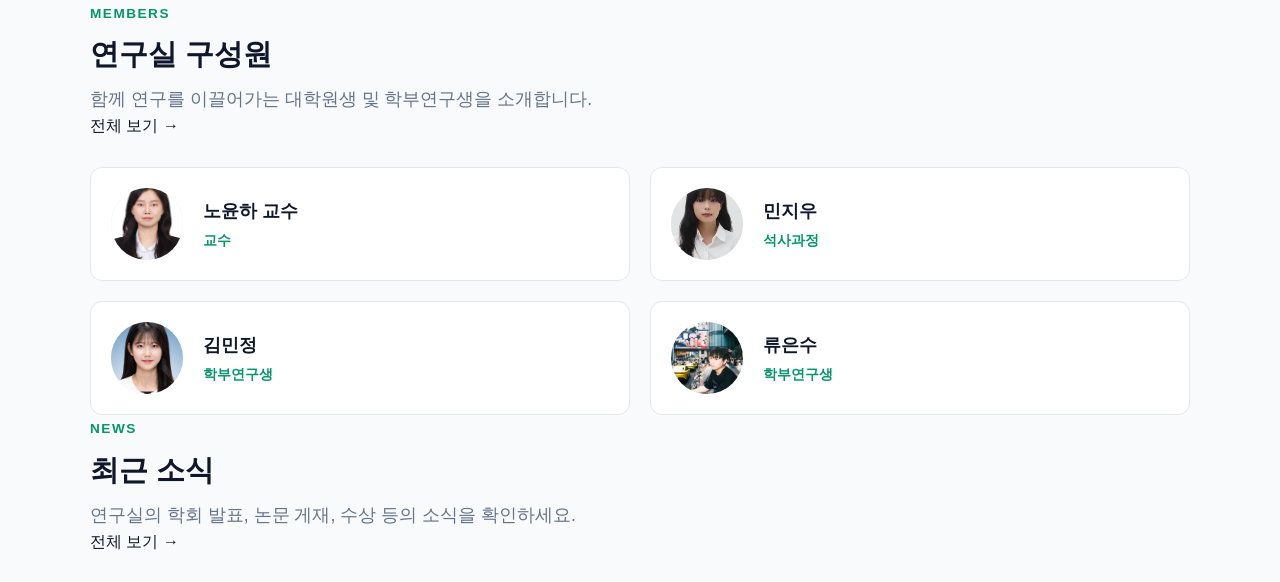
==== commit 47448d26: "indexing keywords" ====
--- a/index.html
+++ b/index.html
@@ -7,7 +7,7 @@
   <!-- 1. 구글 검색 노출을 위한 제목과 설명 (필수) -->
   <title>노윤하 교수 연구실 | 사회약학 & 약물역학 연구실</title>
   <meta name="description" content="전남대학교 약학대학 노윤하 교수 연구실(사회약학 & 약물역학 연구실) 공식 홈페이지입니다. 보건의료 빅데이터 분석, Real-World Evidence(RWE), 약물 안전성 및 보건의료 정책 연구를 수행합니다.">
-  <meta name="keywords" content="노윤하, 노윤하 교수, 전남대학교 약학대학, 사회약학, 약물역학, RWD, RWE, 보건의료 빅데이터">
+  <meta name="keywords" content="노윤하, 노윤하 교수, 전남대학교 약학대학, 사회약학, 약물역학, 사회약학 연구실, 약물역학 연구실, 약대 연구실, 약학 연구실, RWD, RWE, 보건의료 빅데이터">
 
   <!-- 2. 구글 서치 콘솔에서 복사한 인증 태그 -->
   <meta name="google-site-verification" content="fO2iC1Ak4Dqqgbn_Cw4BAH_fTTFtaWDQc3sM4y-HSIg" />
